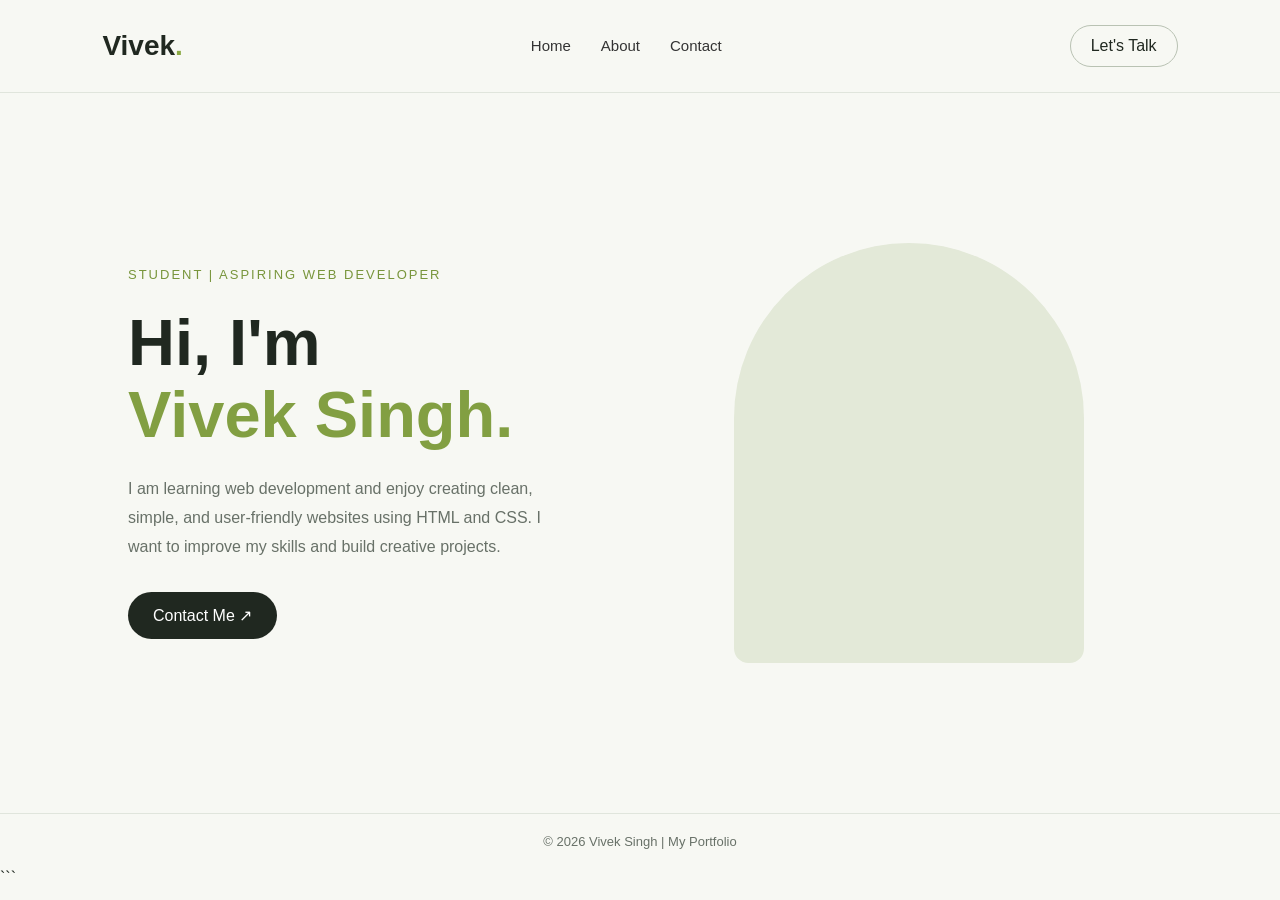
==== portfolio.html @ 205ce9e3 "Add files via upload" ====
<!DOCTYPE html>
<html lang="en">
<head>
    <meta charset="UTF-8">
    <meta name="viewport" content="width=device-width, initial-scale=1.0">
    <title>Vivek Singh | Portfolio</title>

    <!-- Connect CSS file -->
    <link rel="stylesheet" href="portfolio.CSS">
</head>
<body>

    <!-- Navigation Bar -->
    <header>
        <nav class="navbar">
            <h2 class="logo">Vivek<span>.</span></h2>

            <ul>
                <li><a href="#home">Home</a></li>
                <li><a href="#about">About</a></li>
                <li><a href="#contact">Contact</a></li>
            </ul>

            <a href="#contact" class="nav-btn">Let's Talk</a>
        </nav>
    </header>

    <!-- Hero Section -->
    <section class="hero" id="home">

        <!-- Left Side: Introduction -->
        <div class="hero-content" id="about">

            <p class="subtitle">STUDENT | ASPIRING WEB DEVELOPER</p>

            <h1>
                Hi, I'm<br>
                <span>Vivek Singh.</span>
            </h1>

            <p class="description">
                I am learning web development and enjoy creating
                clean, simple, and user-friendly websites using
                HTML and CSS. I want to improve my skills and
                build creative projects.
            </p>

            <a href="#contact" class="main-btn">Contact Me ↗</a>

        </div>

        <!-- Right Side: Your Image -->
        <div class="hero-image">
            <img src="VIVEK.jpeg" alt="Vivek Singh">
        </div>

    </section>

    <!-- Simple Footer -->
    <footer id="contact">
        <p>© 2026 Vivek Singh | My Portfolio</p>
    </footer>

</body>
</html>
```
---- portfolio.CSS ----
/* Basic Settings */
* {
    margin: 0;
    padding: 0;
    box-sizing: border-box;
}

body {
    font-family: Arial, Helvetica, sans-serif;
    background-color: #f7f8f3;
    color: #202820;
}

/* Navigation Bar */
.navbar {
    display: flex;
    justify-content: space-between;
    align-items: center;
    padding: 25px 8%;
    border-bottom: 1px solid #e0e5dc;
}

.logo {
    font-size: 28px;
    font-weight: bold;
}

.logo span {
    color: #8baa43;
}

.navbar ul {
    display: flex;
    list-style: none;
    gap: 30px;
}

.navbar ul li a {
    text-decoration: none;
    color: #333;
    font-size: 15px;
}

.navbar ul li a:hover {
    color: #82a33b;
}

.nav-btn {
    text-decoration: none;
    color: #202820;
    border: 1px solid #b9c2b3;
    padding: 11px 20px;
    border-radius: 25px;
}

/* Hero Section */
.hero {
    min-height: 80vh;
    display: flex;
    justify-content: space-between;
    align-items: center;
    gap: 50px;
    padding: 60px 10%;
}

/* Left Side */
.hero-content {
    flex: 1;
}

.subtitle {
    color: #78953b;
    font-size: 13px;
    letter-spacing: 2px;
    margin-bottom: 25px;
}

.hero-content h1 {
    font-size: 65px;
    line-height: 1.1;
    margin-bottom: 25px;
}

.hero-content h1 span {
    color: #829f42;
}

.description {
    color: #687168;
    font-size: 16px;
    line-height: 1.8;
    max-width: 450px;
    margin-bottom: 30px;
}

/* Contact Button */
.main-btn {
    display: inline-block;
    background-color: #202820;
    color: white;
    text-decoration: none;
    padding: 14px 25px;
    border-radius: 30px;
    transition: 0.3s;
}

.main-btn:hover {
    background-color: #536447;
}

/* Right Side Image */
.hero-image {
    flex: 1;
    display: flex;
    justify-content: center;
}

.hero-image img {
    width: 100%;
    max-width: 350px;
    height: 420px;
    object-fit: cover;
    border-radius: 180px 180px 15px 15px;
    background-color: #e3e9d8;
}

/* Footer */
footer {
    text-align: center;
    padding: 20px;
    color: #687168;
    font-size: 13px;
    border-top: 1px solid #e0e5dc;
}

/* Mobile Responsive Design */
@media (max-width: 768px) {
    .navbar {
        padding: 20px 5%;
    }

    .navbar ul {
        gap: 12px;
    }

    .navbar ul li a {
        font-size: 12px;
    }

    .nav-btn {
        display: none;
    }

    .hero {
        flex-direction: column;
        text-align: center;
        padding: 50px 7%;
    }

    .hero-content h1 {
        font-size: 45px;
    }

    .description {
        margin-left: auto;
        margin-right: auto;
    }

    .hero-image img {
        height: 350px;
    }
}
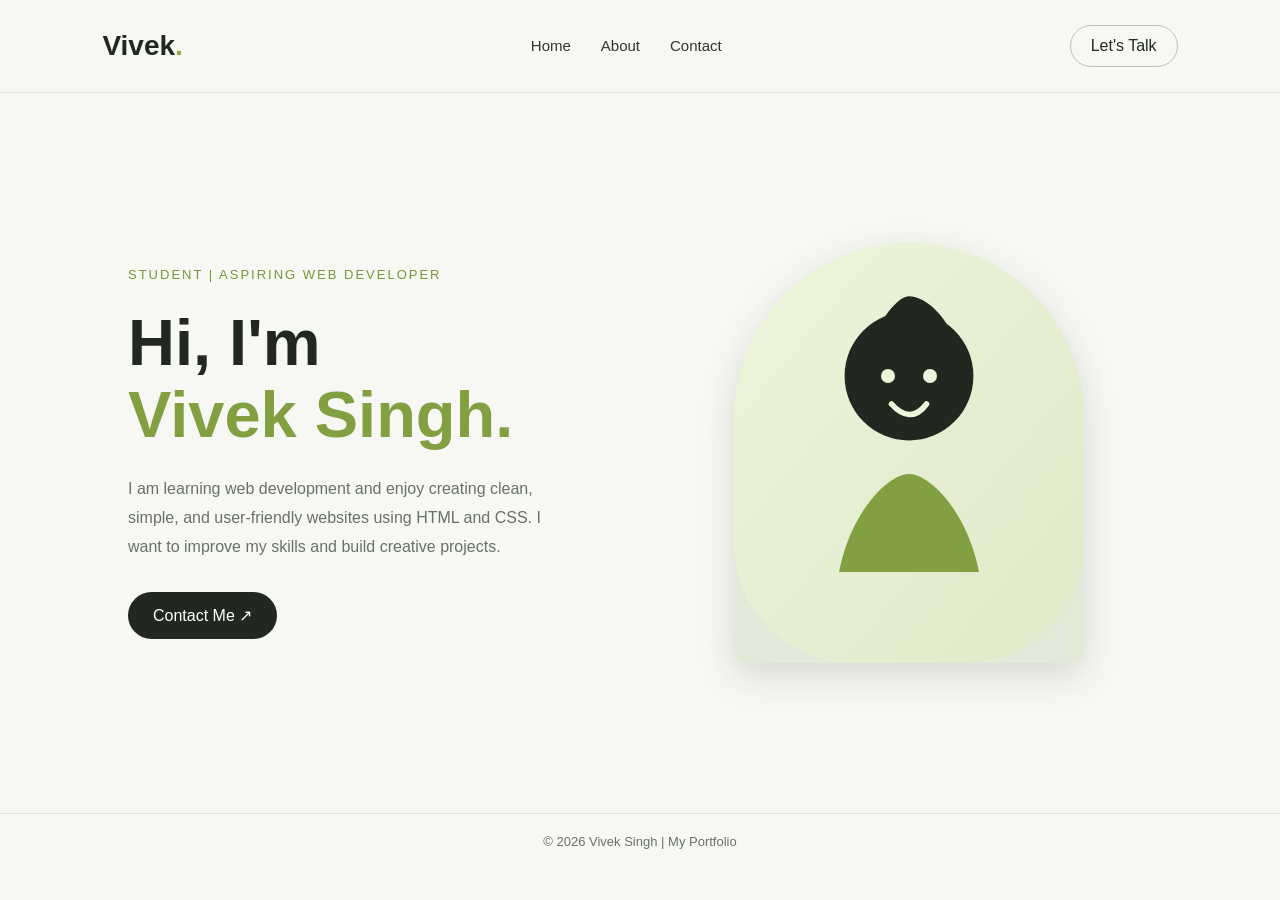
==== commit bad85c29: "Fix GitHub Pages entry point and lowercase asset references for the portfolio site." ====
--- a/portfolio.html
+++ b/portfolio.html
@@ -1,67 +1,41 @@
-
-<!DOCTYPE html>
-<html lang="en">
-<head>
-    <meta charset="UTF-8">
-    <meta name="viewport" content="width=device-width, initial-scale=1.0">
-    <title>Vivek Singh | Portfolio</title>
-
-    <!-- Connect CSS file -->
-    <link rel="stylesheet" href="portfolio.CSS">
-</head>
-<body>
-
-    <!-- Navigation Bar -->
-    <header>
-        <nav class="navbar">
-            <h2 class="logo">Vivek<span>.</span></h2>
-
-            <ul>
-                <li><a href="#home">Home</a></li>
-                <li><a href="#about">About</a></li>
-                <li><a href="#contact">Contact</a></li>
-            </ul>
-
-            <a href="#contact" class="nav-btn">Let's Talk</a>
-        </nav>
-    </header>
-
-    <!-- Hero Section -->
-    <section class="hero" id="home">
-
-        <!-- Left Side: Introduction -->
-        <div class="hero-content" id="about">
-
-            <p class="subtitle">STUDENT | ASPIRING WEB DEVELOPER</p>
-
-            <h1>
-                Hi, I'm<br>
-                <span>Vivek Singh.</span>
-            </h1>
-
-            <p class="description">
-                I am learning web development and enjoy creating
-                clean, simple, and user-friendly websites using
-                HTML and CSS. I want to improve my skills and
-                build creative projects.
-            </p>
-
-            <a href="#contact" class="main-btn">Contact Me ↗</a>
-
-        </div>
-
-        <!-- Right Side: Your Image -->
-        <div class="hero-image">
-            <img src="VIVEK.jpeg" alt="Vivek Singh">
-        </div>
-
-    </section>
-
-    <!-- Simple Footer -->
-    <footer id="contact">
-        <p>© 2026 Vivek Singh | My Portfolio</p>
-    </footer>
-
-</body>
-</html>
-```
+<!DOCTYPE html>
+<html lang="en">
+<head>
+    <meta charset="UTF-8">
+    <meta name="viewport" content="width=device-width, initial-scale=1.0">
+    <title>Vivek Singh | Portfolio</title>
+    <link rel="stylesheet" href="portfolio.css">
+</head>
+<body>
+    <header>
+        <nav class="navbar">
+            <h2 class="logo">Vivek<span>.</span></h2>
+            <ul>
+                <li><a href="#home">Home</a></li>
+                <li><a href="#about">About</a></li>
+                <li><a href="#contact">Contact</a></li>
+            </ul>
+            <a href="#contact" class="nav-btn">Let's Talk</a>
+        </nav>
+    </header>
+
+    <section class="hero" id="home">
+        <div class="hero-content" id="about">
+            <p class="subtitle">STUDENT | ASPIRING WEB DEVELOPER</p>
+            <h1>Hi, I'm<br><span>Vivek Singh.</span></h1>
+            <p class="description">
+                I am learning web development and enjoy creating clean, simple, and user-friendly websites using HTML and CSS. I want to improve my skills and build creative projects.
+            </p>
+            <a href="#contact" class="main-btn">Contact Me ↗</a>
+        </div>
+
+        <div class="hero-image">
+            <img src="profile.svg" alt="Vivek Singh">
+        </div>
+    </section>
+
+    <footer id="contact">
+        <p>© 2026 Vivek Singh | My Portfolio</p>
+    </footer>
+</body>
+</html>
--- a/portfolio.css
+++ b/portfolio.css
@@ -0,0 +1,168 @@
+/* Basic Settings */
+* {
+    margin: 0;
+    padding: 0;
+    box-sizing: border-box;
+}
+
+body {
+    font-family: Arial, Helvetica, sans-serif;
+    background-color: #f7f8f3;
+    color: #202820;
+}
+
+/* Navigation Bar */
+.navbar {
+    display: flex;
+    justify-content: space-between;
+    align-items: center;
+    padding: 25px 8%;
+    border-bottom: 1px solid #e0e5dc;
+}
+
+.logo {
+    font-size: 28px;
+    font-weight: bold;
+}
+
+.logo span {
+    color: #8baa43;
+}
+
+.navbar ul {
+    display: flex;
+    list-style: none;
+    gap: 30px;
+}
+
+.navbar ul li a {
+    text-decoration: none;
+    color: #333;
+    font-size: 15px;
+}
+
+.navbar ul li a:hover {
+    color: #82a33b;
+}
+
+.nav-btn {
+    text-decoration: none;
+    color: #202820;
+    border: 1px solid #b9c2b3;
+    padding: 11px 20px;
+    border-radius: 25px;
+}
+
+/* Hero Section */
+.hero {
+    min-height: 80vh;
+    display: flex;
+    justify-content: space-between;
+    align-items: center;
+    gap: 50px;
+    padding: 60px 10%;
+}
+
+.hero-content {
+    flex: 1;
+}
+
+.subtitle {
+    color: #78953b;
+    font-size: 13px;
+    letter-spacing: 2px;
+    margin-bottom: 25px;
+}
+
+.hero-content h1 {
+    font-size: 65px;
+    line-height: 1.1;
+    margin-bottom: 25px;
+}
+
+.hero-content h1 span {
+    color: #829f42;
+}
+
+.description {
+    color: #687168;
+    font-size: 16px;
+    line-height: 1.8;
+    max-width: 450px;
+    margin-bottom: 30px;
+}
+
+.main-btn {
+    display: inline-block;
+    background-color: #202820;
+    color: white;
+    text-decoration: none;
+    padding: 14px 25px;
+    border-radius: 30px;
+    transition: 0.3s;
+}
+
+.main-btn:hover {
+    background-color: #536447;
+}
+
+.hero-image {
+    flex: 1;
+    display: flex;
+    justify-content: center;
+}
+
+.hero-image img {
+    width: 100%;
+    max-width: 350px;
+    height: 420px;
+    object-fit: cover;
+    border-radius: 180px 180px 15px 15px;
+    background-color: #e3e9d8;
+    box-shadow: 0 12px 35px rgba(32, 40, 32, 0.15);
+}
+
+footer {
+    text-align: center;
+    padding: 20px;
+    color: #687168;
+    font-size: 13px;
+    border-top: 1px solid #e0e5dc;
+}
+
+@media (max-width: 768px) {
+    .navbar {
+        padding: 20px 5%;
+    }
+
+    .navbar ul {
+        gap: 12px;
+    }
+
+    .navbar ul li a {
+        font-size: 12px;
+    }
+
+    .nav-btn {
+        display: none;
+    }
+
+    .hero {
+        flex-direction: column;
+        text-align: center;
+        padding: 50px 7%;
+    }
+
+    .hero-content h1 {
+        font-size: 45px;
+    }
+
+    .description {
+        margin-left: auto;
+        margin-right: auto;
+    }
+
+    .hero-image img {
+        height: 350px;
+    }
+}
